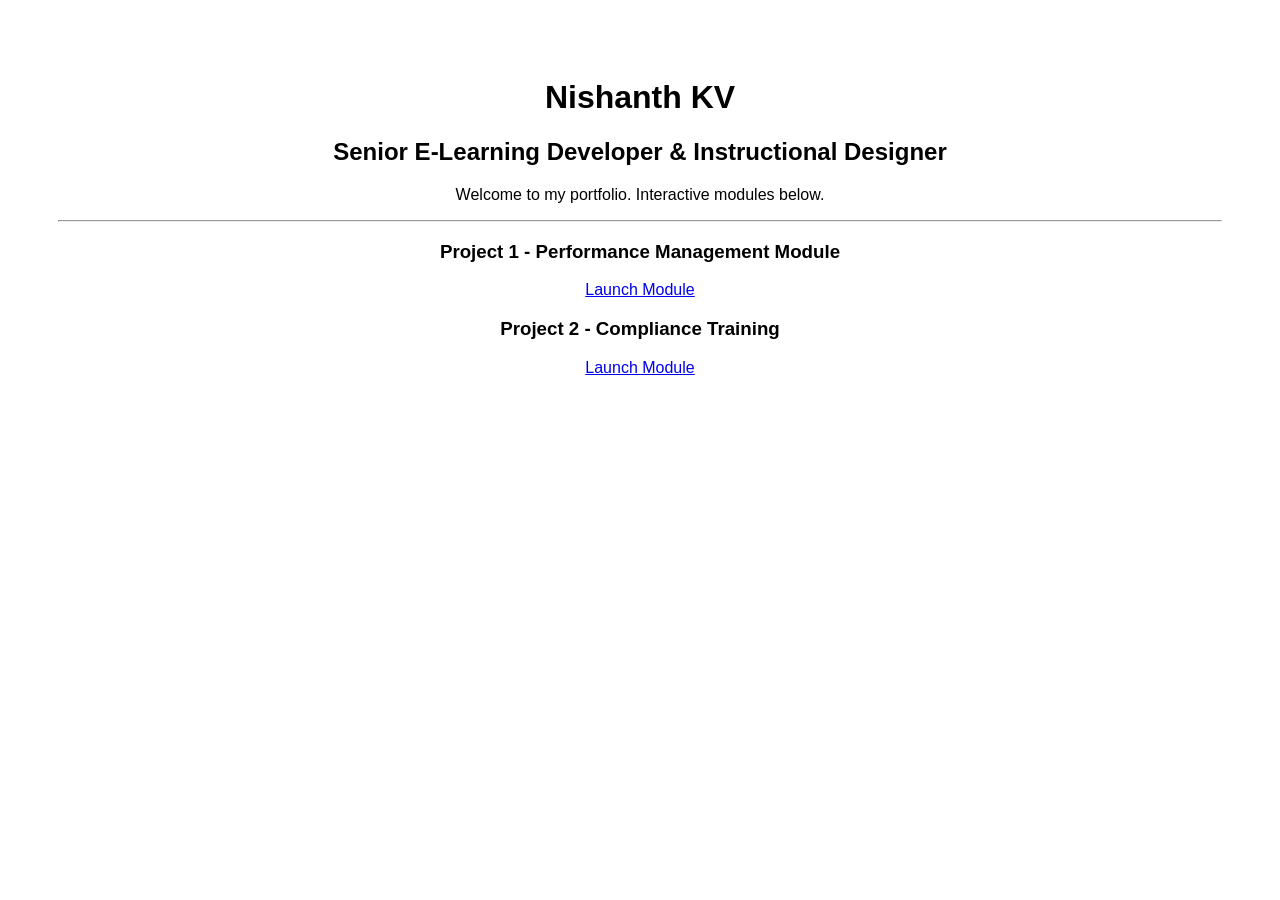
==== index.html @ 7d32d58b "Create index.html" ====
<!DOCTYPE html>
<html>
<head>
    <title>Nishanth KV | Instructional Designer</title>
</head>
<body style="font-family: Arial; text-align: center; padding: 50px;">

<h1>Nishanth KV</h1>
<h2>Senior E-Learning Developer & Instructional Designer</h2>

<p>Welcome to my portfolio. Interactive modules below.</p>

<hr>

<h3>Project 1 - Performance Management Module</h3>
<p><a href="#">Launch Module</a></p>

<h3>Project 2 - Compliance Training</h3>
<p><a href="#">Launch Module</a></p>

</body>
</html>
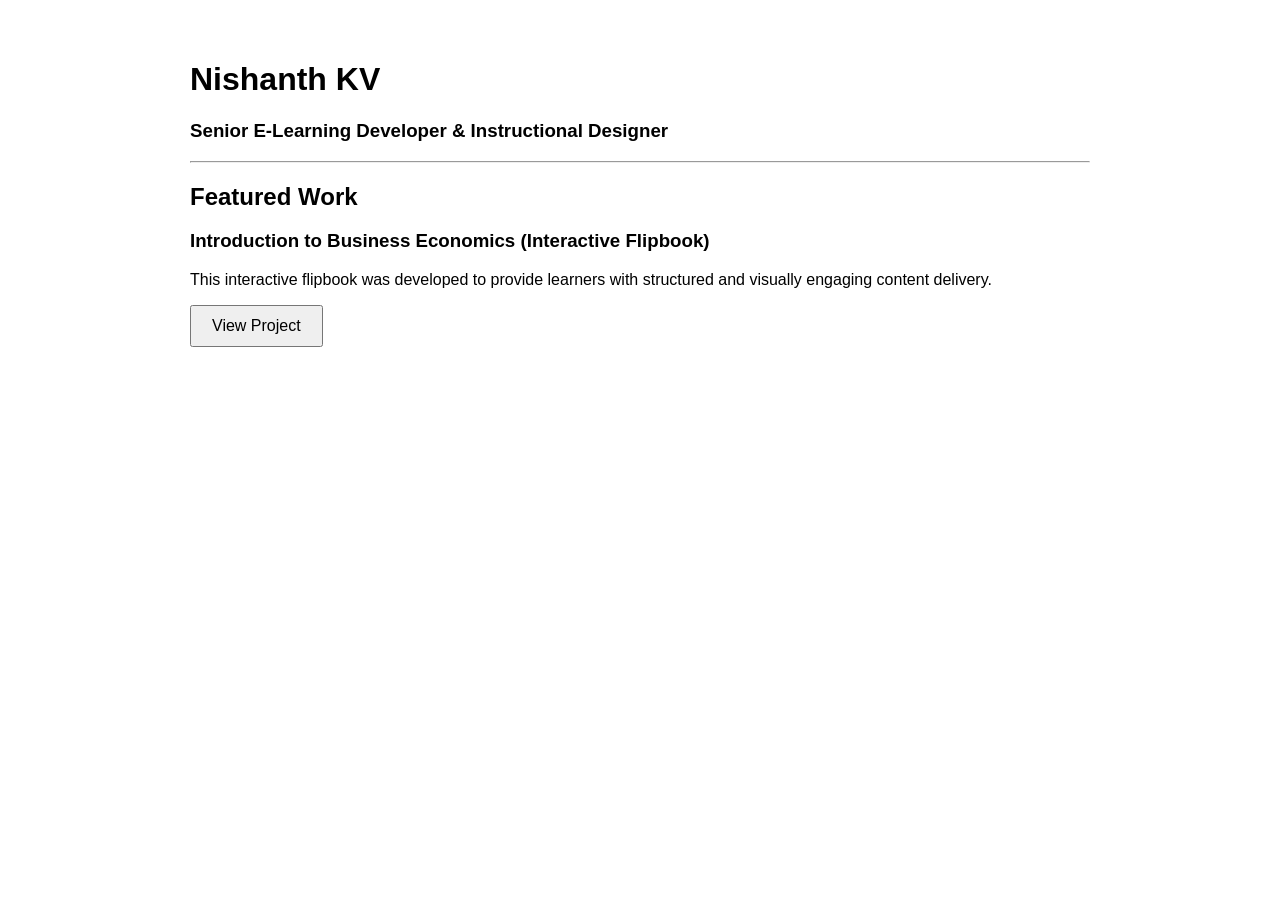
==== commit 77407065: "Create index.html" ====
--- a/index.html
+++ b/index.html
@@ -3,20 +3,22 @@
 <head>
     <title>Nishanth KV | Instructional Designer</title>
 </head>
-<body style="font-family: Arial; text-align: center; padding: 50px;">
+<body style="font-family: Arial; padding: 40px; max-width: 900px; margin: auto;">
 
 <h1>Nishanth KV</h1>
-<h2>Senior E-Learning Developer & Instructional Designer</h2>
-
-<p>Welcome to my portfolio. Interactive modules below.</p>
+<h3>Senior E-Learning Developer & Instructional Designer</h3>
 
 <hr>
 
-<h3>Project 1 - Performance Management Module</h3>
-<p><a href="#">Launch Module</a></p>
+<h2>Featured Work</h2>
 
-<h3>Project 2 - Compliance Training</h3>
-<p><a href="#">Launch Module</a></p>
+<h3>Introduction to Business Economics (Interactive Flipbook)</h3>
+<p>This interactive flipbook was developed to provide learners with structured and visually engaging content delivery.</p>
+<p>
+<a href="Flipbook_AnimakerVideos.html" target="_blank">
+<button style="padding:10px 20px; font-size:16px;">View Project</button>
+</a>
+</p>
 
 </body>
 </html>
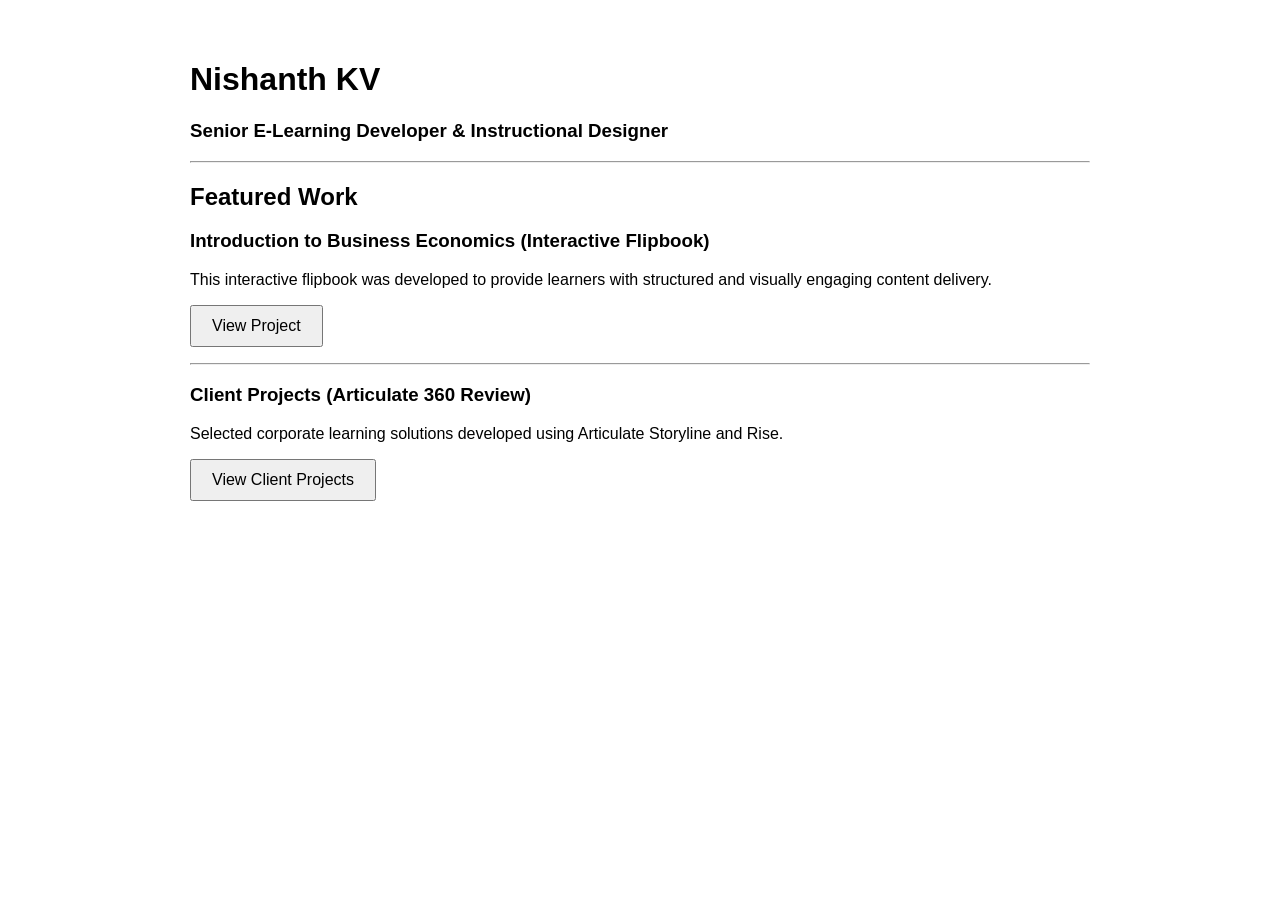
==== commit 0c854ec0: "Update index.html" ====
--- a/index.html
+++ b/index.html
@@ -20,5 +20,15 @@
 </a>
 </p>
 
+<hr>
+
+<h3>Client Projects (Articulate 360 Review)</h3>
+<p>Selected corporate learning solutions developed using Articulate Storyline and Rise.</p>
+<p>
+<a href="clients/" target="_blank">
+<button style="padding:10px 20px; font-size:16px;">View Client Projects</button>
+</a>
+</p>
+
 </body>
 </html>
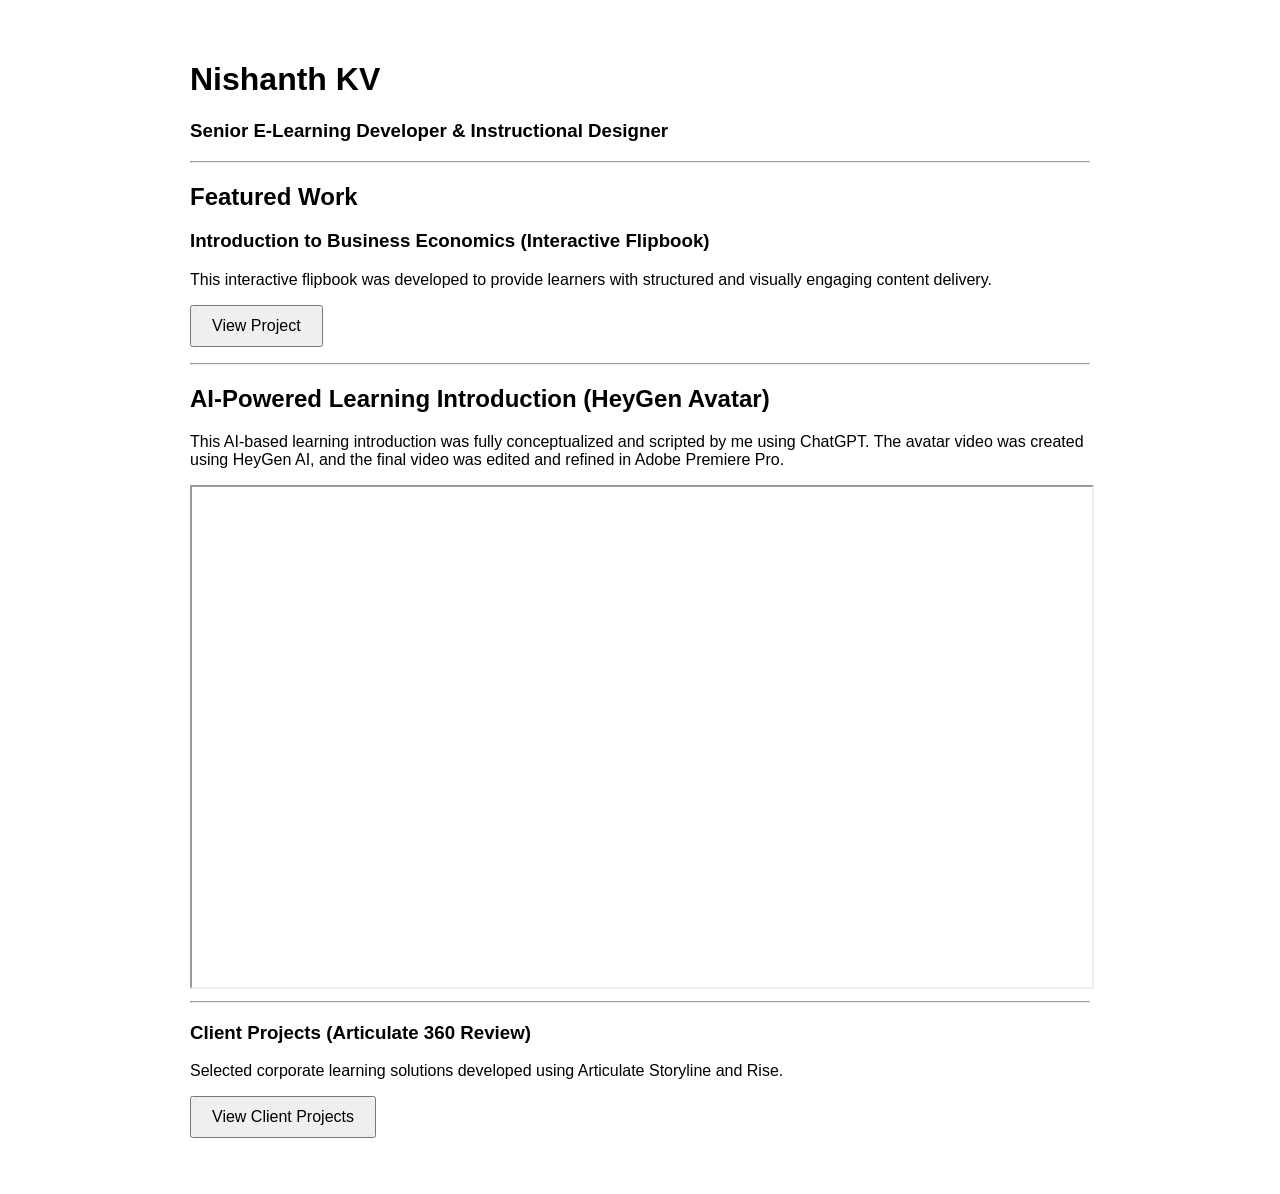
==== commit 8f1348fc: "Update index.html" ====
--- a/index.html
+++ b/index.html
@@ -21,6 +21,21 @@
 </p>
 
 <hr>
+    <h2>AI-Powered Learning Introduction (HeyGen Avatar)</h2>
+
+<p>
+This AI-based learning introduction was fully conceptualized and scripted by me using ChatGPT.  
+The avatar video was created using HeyGen AI, and the final video was edited and refined in Adobe Premiere Pro.
+</p>
+
+<iframe 
+    src="https://drive.google.com/file/d/1EnBXJIhLk3XzHM3PKJEnW7cU-iz-Pl9U/preview" 
+    width="100%" 
+    height="500" 
+    allow="autoplay">
+</iframe>
+
+<hr>
 
 <h3>Client Projects (Articulate 360 Review)</h3>
 <p>Selected corporate learning solutions developed using Articulate Storyline and Rise.</p>
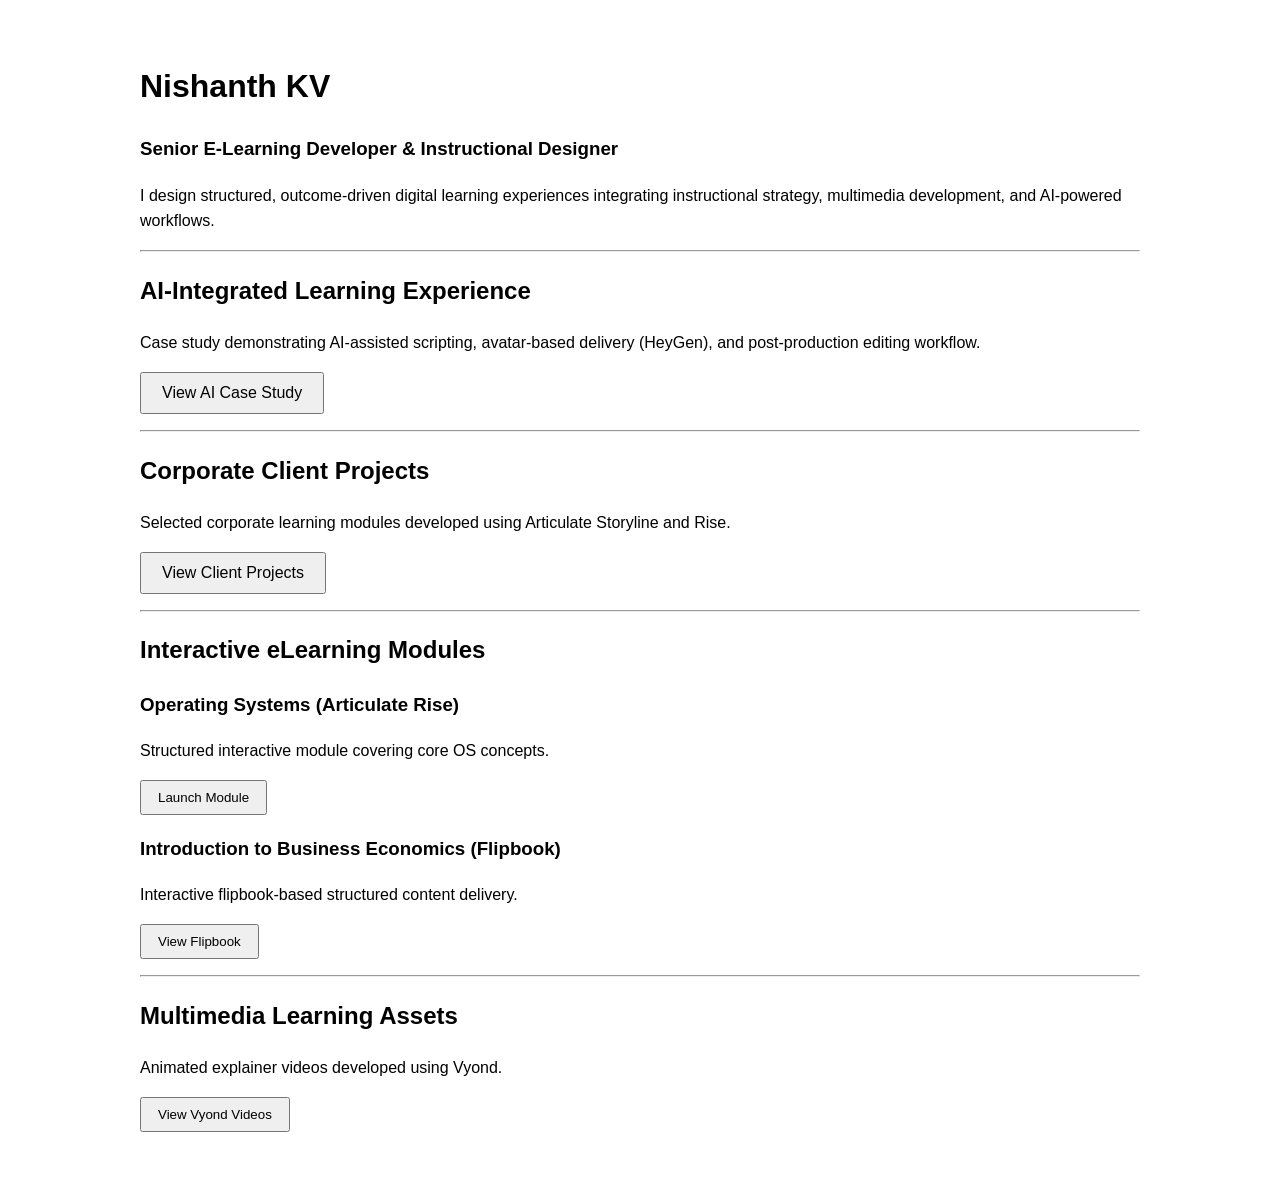
==== commit 8b5b40bc: "Update index.html" ====
--- a/index.html
+++ b/index.html
@@ -3,47 +3,74 @@
 <head>
     <title>Nishanth KV | Instructional Designer</title>
 </head>
-<body style="font-family: Arial; padding: 40px; max-width: 900px; margin: auto;">
+<body style="font-family: Arial; padding: 40px; max-width: 1000px; margin: auto; line-height: 1.6;">
 
 <h1>Nishanth KV</h1>
 <h3>Senior E-Learning Developer & Instructional Designer</h3>
 
+<p>
+I design structured, outcome-driven digital learning experiences integrating instructional strategy, multimedia development, and AI-powered workflows.
+</p>
+
 <hr>
 
-<h2>Featured Work</h2>
+<h2>AI-Integrated Learning Experience</h2>
+<p>
+Case study demonstrating AI-assisted scripting, avatar-based delivery (HeyGen), and post-production editing workflow.
+</p>
 
-<h3>Introduction to Business Economics (Interactive Flipbook)</h3>
-<p>This interactive flipbook was developed to provide learners with structured and visually engaging content delivery.</p>
 <p>
-<a href="Flipbook_AnimakerVideos.html" target="_blank">
-<button style="padding:10px 20px; font-size:16px;">View Project</button>
+<a href="ai-learning-case-study/" target="_blank">
+<button style="padding:10px 20px; font-size:16px;">View AI Case Study</button>
 </a>
 </p>
 
 <hr>
-    <h2>AI-Powered Learning Introduction (HeyGen Avatar)</h2>
 
+<h2>Corporate Client Projects</h2>
 <p>
-This AI-based learning introduction was fully conceptualized and scripted by me using ChatGPT.  
-The avatar video was created using HeyGen AI, and the final video was edited and refined in Adobe Premiere Pro.
+Selected corporate learning modules developed using Articulate Storyline and Rise.
 </p>
 
-<iframe 
-    src="https://drive.google.com/file/d/1EnBXJIhLk3XzHM3PKJEnW7cU-iz-Pl9U/preview" 
-    width="100%" 
-    height="500" 
-    allow="autoplay">
-</iframe>
-
-<hr>
-
-<h3>Client Projects (Articulate 360 Review)</h3>
-<p>Selected corporate learning solutions developed using Articulate Storyline and Rise.</p>
 <p>
 <a href="clients/" target="_blank">
 <button style="padding:10px 20px; font-size:16px;">View Client Projects</button>
 </a>
 </p>
 
+<hr>
+
+<h2>Interactive eLearning Modules</h2>
+
+<h3>Operating Systems (Articulate Rise)</h3>
+<p>Structured interactive module covering core OS concepts.</p>
+
+<p>
+<a href="rise/operating-systems.html" target="_blank">
+<button style="padding:8px 16px;">Launch Module</button>
+</a>
+</p>
+
+<h3>Introduction to Business Economics (Flipbook)</h3>
+<p>Interactive flipbook-based structured content delivery.</p>
+
+<p>
+<a href="Flipbook_AnimakerVideos.html" target="_blank">
+<button style="padding:8px 16px;">View Flipbook</button>
+</a>
+</p>
+
+<hr>
+
+<h2>Multimedia Learning Assets</h2>
+
+<p>Animated explainer videos developed using Vyond.</p>
+
+<p>
+<a href="vyond/" target="_blank">
+<button style="padding:8px 16px;">View Vyond Videos</button>
+</a>
+</p>
+
 </body>
 </html>
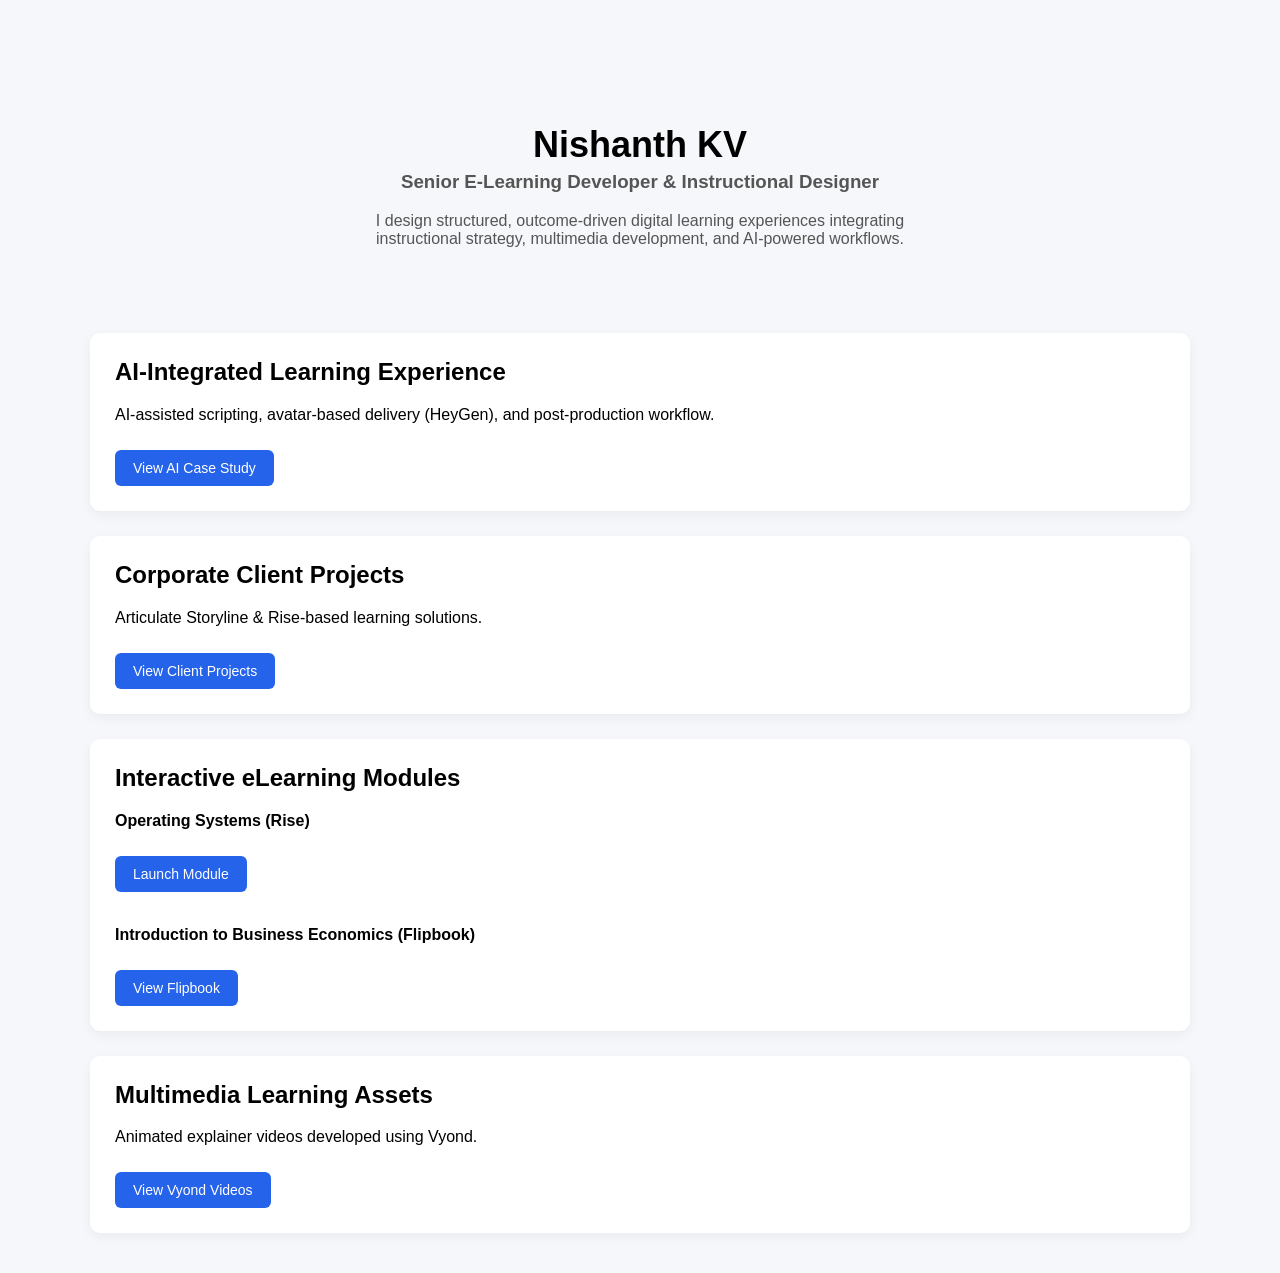
==== commit e6c5eb79: "Update index.html" ====
--- a/index.html
+++ b/index.html
@@ -2,75 +2,114 @@
 <html>
 <head>
     <title>Nishanth KV | Instructional Designer</title>
+    <style>
+        body {
+            font-family: 'Segoe UI', Arial, sans-serif;
+            background-color: #f5f7fa;
+            margin: 0;
+            padding: 0;
+        }
+
+        .container {
+            max-width: 1100px;
+            margin: auto;
+            padding: 40px 20px;
+        }
+
+        h1 {
+            font-size: 36px;
+            margin-bottom: 5px;
+        }
+
+        h3 {
+            color: #555;
+            margin-top: 0;
+        }
+
+        .section {
+            background: white;
+            padding: 25px;
+            margin-top: 25px;
+            border-radius: 10px;
+            box-shadow: 0 4px 12px rgba(0,0,0,0.05);
+        }
+
+        .section h2 {
+            margin-top: 0;
+        }
+
+        .button {
+            display: inline-block;
+            margin-top: 10px;
+            padding: 10px 18px;
+            background-color: #2563eb;
+            color: white;
+            text-decoration: none;
+            border-radius: 6px;
+            font-size: 14px;
+            transition: 0.3s;
+        }
+
+        .button:hover {
+            background-color: #1d4ed8;
+        }
+
+        .hero {
+            text-align: center;
+            padding: 60px 20px;
+        }
+
+        .hero p {
+            max-width: 600px;
+            margin: auto;
+            color: #555;
+        }
+    </style>
 </head>
-<body style="font-family: Arial; padding: 40px; max-width: 1000px; margin: auto; line-height: 1.6;">
 
-<h1>Nishanth KV</h1>
-<h3>Senior E-Learning Developer & Instructional Designer</h3>
+<body>
 
-<p>
-I design structured, outcome-driven digital learning experiences integrating instructional strategy, multimedia development, and AI-powered workflows.
-</p>
+<div class="container">
 
-<hr>
+    <div class="hero">
+        <h1>Nishanth KV</h1>
+        <h3>Senior E-Learning Developer & Instructional Designer</h3>
+        <p>
+            I design structured, outcome-driven digital learning experiences integrating instructional strategy,
+            multimedia development, and AI-powered workflows.
+        </p>
+    </div>
 
-<h2>AI-Integrated Learning Experience</h2>
-<p>
-Case study demonstrating AI-assisted scripting, avatar-based delivery (HeyGen), and post-production editing workflow.
-</p>
+    <div class="section">
+        <h2>AI-Integrated Learning Experience</h2>
+        <p>AI-assisted scripting, avatar-based delivery (HeyGen), and post-production workflow.</p>
+        <a href="ai-learning-case-study/" target="_blank" class="button">View AI Case Study</a>
+    </div>
 
-<p>
-<a href="ai-learning-case-study/" target="_blank">
-<button style="padding:10px 20px; font-size:16px;">View AI Case Study</button>
-</a>
-</p>
+    <div class="section">
+        <h2>Corporate Client Projects</h2>
+        <p>Articulate Storyline & Rise-based learning solutions.</p>
+        <a href="clients/" target="_blank" class="button">View Client Projects</a>
+    </div>
 
-<hr>
+    <div class="section">
+        <h2>Interactive eLearning Modules</h2>
+        <p><strong>Operating Systems (Rise)</strong></p>
+        <a href="rise/operating-systems.html" target="_blank" class="button">Launch Module</a>
 
-<h2>Corporate Client Projects</h2>
-<p>
-Selected corporate learning modules developed using Articulate Storyline and Rise.
-</p>
+        <br><br>
 
-<p>
-<a href="clients/" target="_blank">
-<button style="padding:10px 20px; font-size:16px;">View Client Projects</button>
-</a>
-</p>
+        <p><strong>Introduction to Business Economics (Flipbook)</strong></p>
+        <a href="Flipbook_AnimakerVideos.html" target="_blank" class="button">View Flipbook</a>
+    </div>
 
-<hr>
+    <div class="section">
+        <h2>Multimedia Learning Assets</h2>
+        <p>Animated explainer videos developed using Vyond.</p>
+        <a href="vyond/" target="_blank" class="button">View Vyond Videos</a>
+    </div>
 
-<h2>Interactive eLearning Modules</h2>
-
-<h3>Operating Systems (Articulate Rise)</h3>
-<p>Structured interactive module covering core OS concepts.</p>
-
-<p>
-<a href="rise/operating-systems.html" target="_blank">
-<button style="padding:8px 16px;">Launch Module</button>
-</a>
-</p>
-
-<h3>Introduction to Business Economics (Flipbook)</h3>
-<p>Interactive flipbook-based structured content delivery.</p>
-
-<p>
-<a href="Flipbook_AnimakerVideos.html" target="_blank">
-<button style="padding:8px 16px;">View Flipbook</button>
-</a>
-</p>
-
-<hr>
-
-<h2>Multimedia Learning Assets</h2>
-
-<p>Animated explainer videos developed using Vyond.</p>
-
-<p>
-<a href="vyond/" target="_blank">
-<button style="padding:8px 16px;">View Vyond Videos</button>
-</a>
-</p>
+</div>
 
 </body>
 </html>
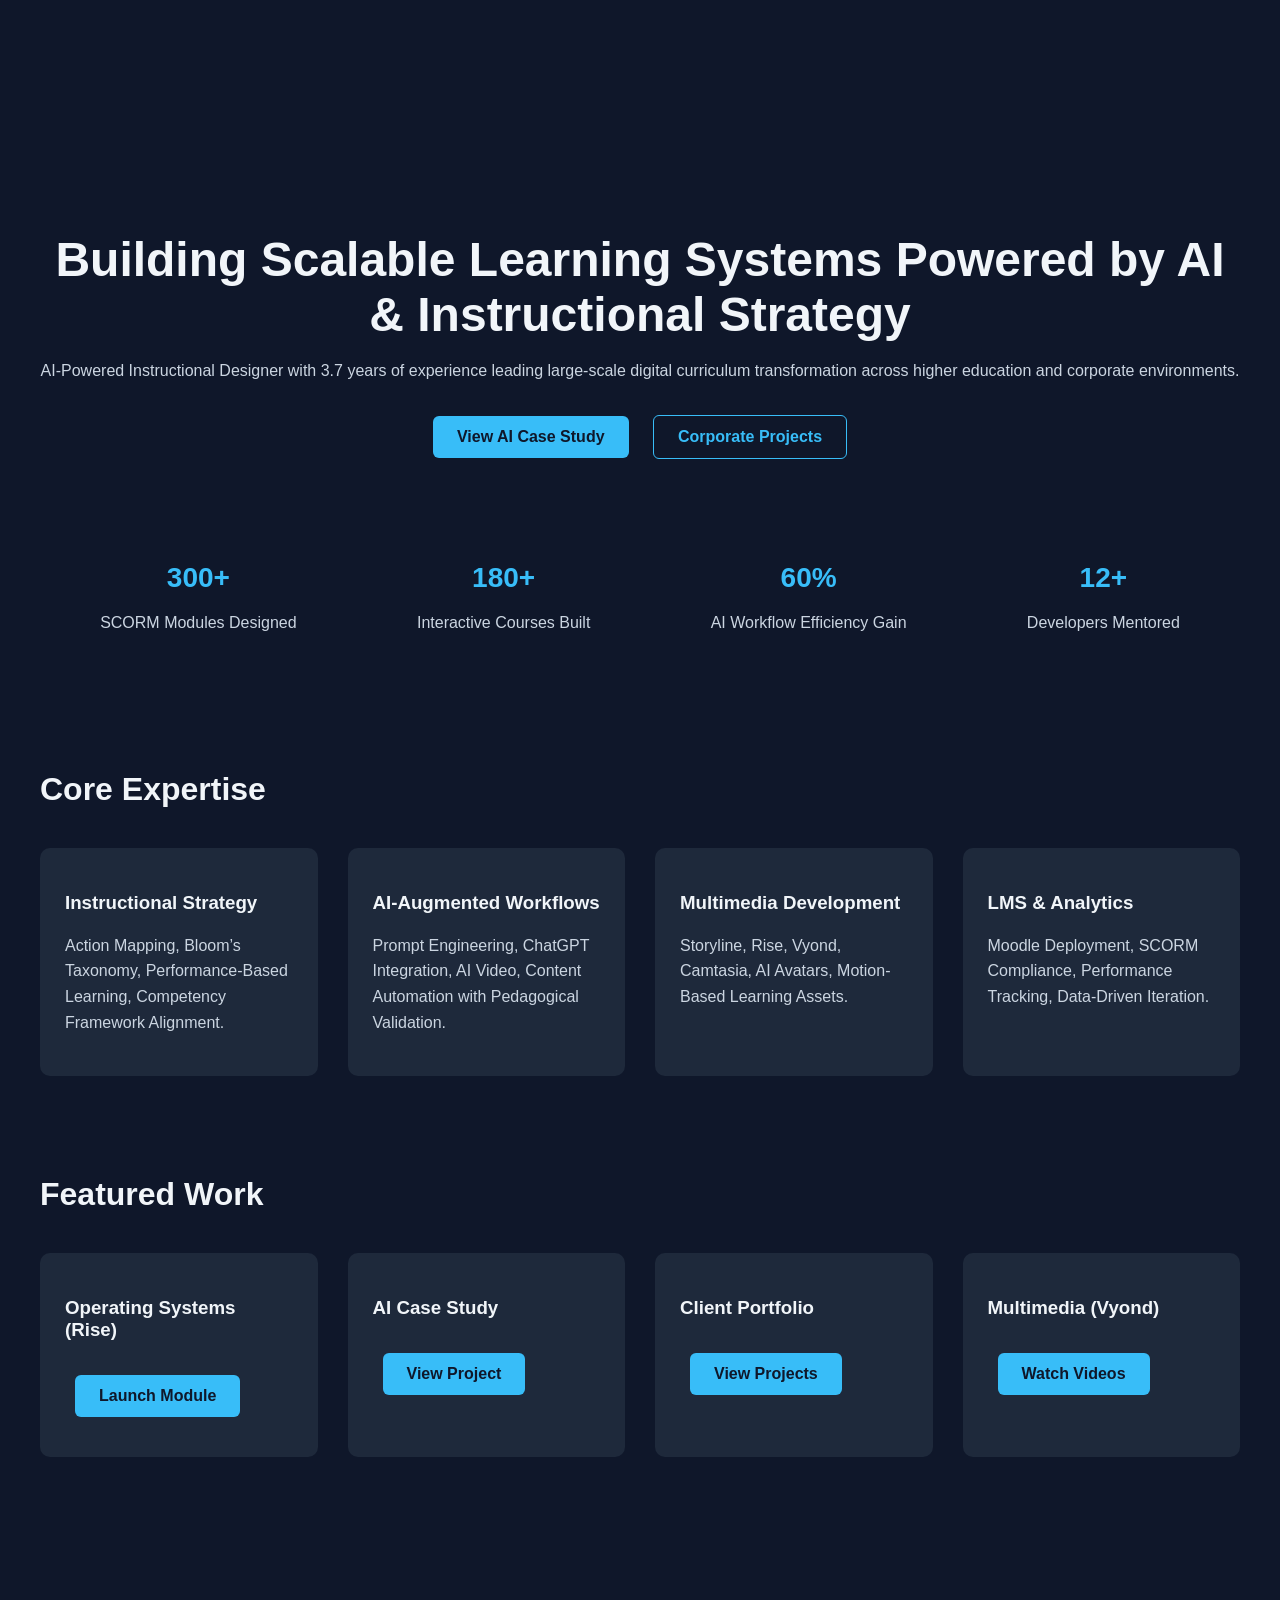
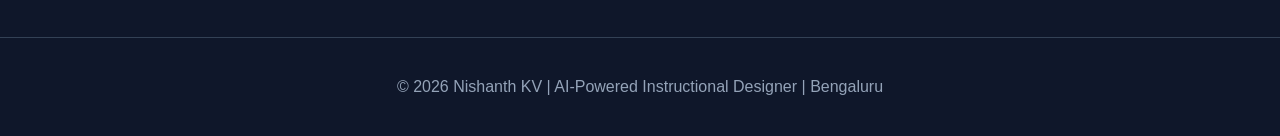
==== commit 9f4e8900: "Update index.html" ====
--- a/index.html
+++ b/index.html
@@ -1,69 +1,131 @@
 <!DOCTYPE html>
 <html>
 <head>
-    <title>Nishanth KV | Instructional Designer</title>
+    <title>Nishanth KV | AI-Powered Instructional Designer</title>
+    <meta name="viewport" content="width=device-width, initial-scale=1.0">
+
     <style>
+        html { scroll-behavior: smooth; }
+
         body {
-            font-family: 'Segoe UI', Arial, sans-serif;
-            background-color: #f5f7fa;
             margin: 0;
-            padding: 0;
+            font-family: 'Segoe UI', sans-serif;
+            background: #0f172a;
+            color: #f1f5f9;
         }
 
         .container {
-            max-width: 1100px;
+            max-width: 1200px;
             margin: auto;
-            padding: 40px 20px;
+            padding: 80px 20px;
         }
 
         h1 {
-            font-size: 36px;
+            font-size: 48px;
+            margin-bottom: 10px;
+        }
+
+        h2 {
+            font-size: 32px;
+            margin-bottom: 20px;
+        }
+
+        p {
+            color: #cbd5e1;
+            line-height: 1.6;
+        }
+
+        .hero {
+            text-align: center;
+            padding-top: 120px;
+        }
+
+        .hero h1 {
+            font-weight: 700;
+        }
+
+        .metrics {
+            display: flex;
+            justify-content: space-around;
+            flex-wrap: wrap;
+            margin-top: 40px;
+        }
+
+        .metric {
+            margin: 20px;
+            text-align: center;
+        }
+
+        .metric h3 {
+            font-size: 28px;
             margin-bottom: 5px;
-        }
-
-        h3 {
-            color: #555;
-            margin-top: 0;
-        }
-
-        .section {
-            background: white;
-            padding: 25px;
-            margin-top: 25px;
-            border-radius: 10px;
-            box-shadow: 0 4px 12px rgba(0,0,0,0.05);
-        }
-
-        .section h2 {
-            margin-top: 0;
+            color: #38bdf8;
         }
 
         .button {
             display: inline-block;
-            margin-top: 10px;
-            padding: 10px 18px;
-            background-color: #2563eb;
-            color: white;
+            margin: 15px 10px;
+            padding: 12px 24px;
+            border-radius: 6px;
             text-decoration: none;
-            border-radius: 6px;
-            font-size: 14px;
-            transition: 0.3s;
-        }
-
-        .button:hover {
-            background-color: #1d4ed8;
-        }
-
-        .hero {
+            font-weight: 600;
+            transition: 0.3s ease;
+        }
+
+        .primary {
+            background: #38bdf8;
+            color: #0f172a;
+        }
+
+        .primary:hover {
+            background: #0ea5e9;
+        }
+
+        .secondary {
+            border: 1px solid #38bdf8;
+            color: #38bdf8;
+        }
+
+        .secondary:hover {
+            background: #38bdf8;
+            color: #0f172a;
+        }
+
+        .section {
+            margin-top: 100px;
+        }
+
+        .grid {
+            display: grid;
+            grid-template-columns: repeat(auto-fit, minmax(250px, 1fr));
+            gap: 30px;
+            margin-top: 40px;
+        }
+
+        .card {
+            background: #1e293b;
+            padding: 25px;
+            border-radius: 10px;
+            transition: 0.3s ease;
+        }
+
+        .card:hover {
+            transform: translateY(-8px);
+            background: #334155;
+        }
+
+        footer {
             text-align: center;
-            padding: 60px 20px;
-        }
-
-        .hero p {
-            max-width: 600px;
-            margin: auto;
-            color: #555;
-        }
+            padding: 40px;
+            margin-top: 100px;
+            border-top: 1px solid #334155;
+            color: #94a3b8;
+        }
+
+        a {
+            color: inherit;
+        }
+
     </style>
 </head>
 
@@ -71,45 +133,87 @@
 
 <div class="container">
 
+    <!-- HERO -->
     <div class="hero">
-        <h1>Nishanth KV</h1>
-        <h3>Senior E-Learning Developer & Instructional Designer</h3>
+        <h1>Building Scalable Learning Systems Powered by AI & Instructional Strategy</h1>
         <p>
-            I design structured, outcome-driven digital learning experiences integrating instructional strategy,
-            multimedia development, and AI-powered workflows.
+            AI-Powered Instructional Designer with 3.7 years of experience leading large-scale digital curriculum transformation across higher education and corporate environments.
         </p>
+
+        <a href="ai-learning-case-study/" class="button primary">View AI Case Study</a>
+        <a href="clients/" class="button secondary">Corporate Projects</a>
+
+        <div class="metrics">
+            <div class="metric">
+                <h3>300+</h3>
+                <p>SCORM Modules Designed</p>
+            </div>
+            <div class="metric">
+                <h3>180+</h3>
+                <p>Interactive Courses Built</p>
+            </div>
+            <div class="metric">
+                <h3>60%</h3>
+                <p>AI Workflow Efficiency Gain</p>
+            </div>
+            <div class="metric">
+                <h3>12+</h3>
+                <p>Developers Mentored</p>
+            </div>
+        </div>
     </div>
 
+    <!-- EXPERTISE -->
     <div class="section">
-        <h2>AI-Integrated Learning Experience</h2>
-        <p>AI-assisted scripting, avatar-based delivery (HeyGen), and post-production workflow.</p>
-        <a href="ai-learning-case-study/" target="_blank" class="button">View AI Case Study</a>
+        <h2>Core Expertise</h2>
+        <div class="grid">
+            <div class="card">
+                <h3>Instructional Strategy</h3>
+                <p>Action Mapping, Bloom’s Taxonomy, Performance-Based Learning, Competency Framework Alignment.</p>
+            </div>
+            <div class="card">
+                <h3>AI-Augmented Workflows</h3>
+                <p>Prompt Engineering, ChatGPT Integration, AI Video, Content Automation with Pedagogical Validation.</p>
+            </div>
+            <div class="card">
+                <h3>Multimedia Development</h3>
+                <p>Storyline, Rise, Vyond, Camtasia, AI Avatars, Motion-Based Learning Assets.</p>
+            </div>
+            <div class="card">
+                <h3>LMS & Analytics</h3>
+                <p>Moodle Deployment, SCORM Compliance, Performance Tracking, Data-Driven Iteration.</p>
+            </div>
+        </div>
     </div>
 
+    <!-- FEATURED WORK -->
     <div class="section">
-        <h2>Corporate Client Projects</h2>
-        <p>Articulate Storyline & Rise-based learning solutions.</p>
-        <a href="clients/" target="_blank" class="button">View Client Projects</a>
+        <h2>Featured Work</h2>
+        <div class="grid">
+            <div class="card">
+                <h3>Operating Systems (Rise)</h3>
+                <a href="rise/operating-systems.html" class="button primary">Launch Module</a>
+            </div>
+            <div class="card">
+                <h3>AI Case Study</h3>
+                <a href="ai-learning-case-study/" class="button primary">View Project</a>
+            </div>
+            <div class="card">
+                <h3>Client Portfolio</h3>
+                <a href="clients/" class="button primary">View Projects</a>
+            </div>
+            <div class="card">
+                <h3>Multimedia (Vyond)</h3>
+                <a href="vyond/" class="button primary">Watch Videos</a>
+            </div>
+        </div>
     </div>
 
-    <div class="section">
-        <h2>Interactive eLearning Modules</h2>
-        <p><strong>Operating Systems (Rise)</strong></p>
-        <a href="rise/operating-systems.html" target="_blank" class="button">Launch Module</a>
-
-        <br><br>
-
-        <p><strong>Introduction to Business Economics (Flipbook)</strong></p>
-        <a href="Flipbook_AnimakerVideos.html" target="_blank" class="button">View Flipbook</a>
-    </div>
-
-    <div class="section">
-        <h2>Multimedia Learning Assets</h2>
-        <p>Animated explainer videos developed using Vyond.</p>
-        <a href="vyond/" target="_blank" class="button">View Vyond Videos</a>
-    </div>
-
 </div>
+
+<footer>
+    © 2026 Nishanth KV | AI-Powered Instructional Designer | Bengaluru
+</footer>
 
 </body>
 </html>
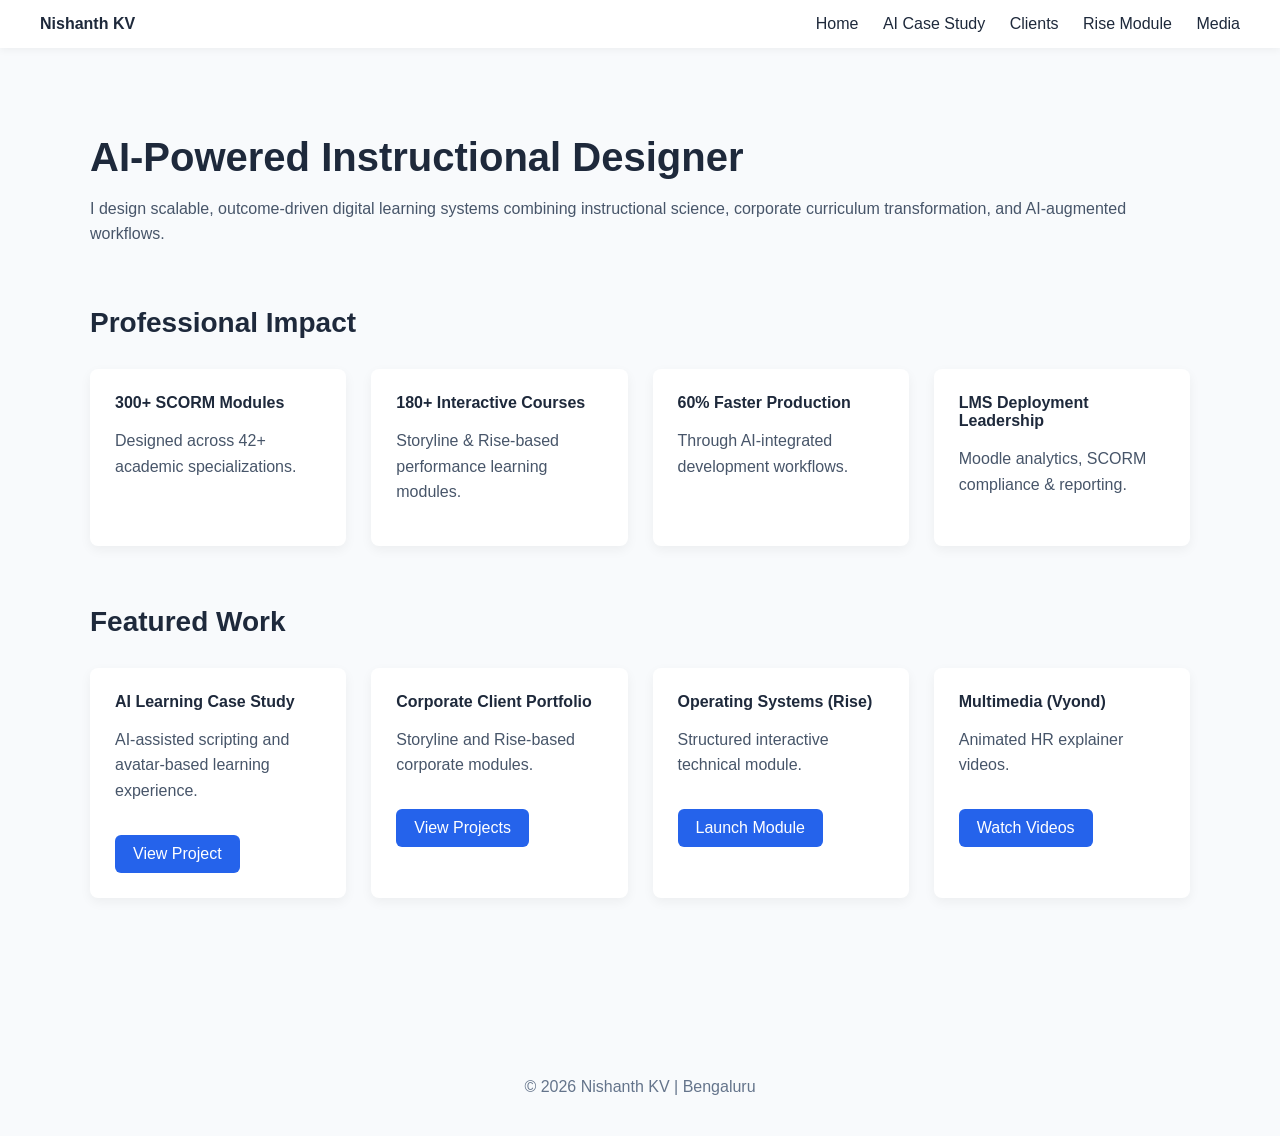
==== commit acd55d38: "Update index.html" ====
--- a/index.html
+++ b/index.html
@@ -1,218 +1,164 @@
 <!DOCTYPE html>
 <html>
 <head>
-    <title>Nishanth KV | AI-Powered Instructional Designer</title>
+    <title>Nishanth KV | Instructional Designer</title>
     <meta name="viewport" content="width=device-width, initial-scale=1.0">
 
     <style>
-        html { scroll-behavior: smooth; }
-
         body {
             margin: 0;
             font-family: 'Segoe UI', sans-serif;
-            background: #0f172a;
-            color: #f1f5f9;
+            background: #f8fafc;
+            color: #1e293b;
+        }
+
+        .navbar {
+            background: white;
+            padding: 15px 40px;
+            box-shadow: 0 2px 8px rgba(0,0,0,0.05);
+            display: flex;
+            justify-content: space-between;
+            align-items: center;
+        }
+
+        .navbar a {
+            text-decoration: none;
+            color: #1e293b;
+            margin-left: 20px;
+            font-weight: 500;
         }
 
         .container {
-            max-width: 1200px;
+            max-width: 1100px;
             margin: auto;
-            padding: 80px 20px;
+            padding: 60px 20px;
         }
 
         h1 {
-            font-size: 48px;
+            font-size: 40px;
             margin-bottom: 10px;
         }
 
         h2 {
-            font-size: 32px;
-            margin-bottom: 20px;
+            margin-top: 60px;
+            font-size: 28px;
         }
 
         p {
-            color: #cbd5e1;
             line-height: 1.6;
-        }
-
-        .hero {
-            text-align: center;
-            padding-top: 120px;
-        }
-
-        .hero h1 {
-            font-weight: 700;
-        }
-
-        .metrics {
-            display: flex;
-            justify-content: space-around;
-            flex-wrap: wrap;
-            margin-top: 40px;
-        }
-
-        .metric {
-            margin: 20px;
-            text-align: center;
-        }
-
-        .metric h3 {
-            font-size: 28px;
-            margin-bottom: 5px;
-            color: #38bdf8;
+            color: #475569;
         }
 
         .button {
             display: inline-block;
-            margin: 15px 10px;
-            padding: 12px 24px;
+            margin-top: 15px;
+            padding: 10px 18px;
+            background: #2563eb;
+            color: white;
+            text-decoration: none;
             border-radius: 6px;
-            text-decoration: none;
-            font-weight: 600;
-            transition: 0.3s ease;
+            transition: 0.3s;
         }
 
-        .primary {
-            background: #38bdf8;
-            color: #0f172a;
-        }
-
-        .primary:hover {
-            background: #0ea5e9;
-        }
-
-        .secondary {
-            border: 1px solid #38bdf8;
-            color: #38bdf8;
-        }
-
-        .secondary:hover {
-            background: #38bdf8;
-            color: #0f172a;
-        }
-
-        .section {
-            margin-top: 100px;
+        .button:hover {
+            background: #1d4ed8;
         }
 
         .grid {
             display: grid;
             grid-template-columns: repeat(auto-fit, minmax(250px, 1fr));
-            gap: 30px;
-            margin-top: 40px;
+            gap: 25px;
+            margin-top: 30px;
         }
 
         .card {
-            background: #1e293b;
+            background: white;
             padding: 25px;
-            border-radius: 10px;
-            transition: 0.3s ease;
-        }
-
-        .card:hover {
-            transform: translateY(-8px);
-            background: #334155;
+            border-radius: 8px;
+            box-shadow: 0 4px 12px rgba(0,0,0,0.05);
         }
 
         footer {
             text-align: center;
             padding: 40px;
-            margin-top: 100px;
-            border-top: 1px solid #334155;
-            color: #94a3b8;
+            color: #64748b;
+            margin-top: 80px;
         }
-
-        a {
-            color: inherit;
-        }
-
     </style>
 </head>
 
 <body>
 
+<div class="navbar">
+    <div><strong>Nishanth KV</strong></div>
+    <div>
+        <a href="index.html">Home</a>
+        <a href="ai-learning-case-study/">AI Case Study</a>
+        <a href="clients/">Clients</a>
+        <a href="rise/operating-systems.html">Rise Module</a>
+        <a href="vyond/">Media</a>
+    </div>
+</div>
+
 <div class="container">
 
-    <!-- HERO -->
-    <div class="hero">
-        <h1>Building Scalable Learning Systems Powered by AI & Instructional Strategy</h1>
-        <p>
-            AI-Powered Instructional Designer with 3.7 years of experience leading large-scale digital curriculum transformation across higher education and corporate environments.
-        </p>
+    <h1>AI-Powered Instructional Designer</h1>
+    <p>
+        I design scalable, outcome-driven digital learning systems combining instructional science, 
+        corporate curriculum transformation, and AI-augmented workflows.
+    </p>
 
-        <a href="ai-learning-case-study/" class="button primary">View AI Case Study</a>
-        <a href="clients/" class="button secondary">Corporate Projects</a>
-
-        <div class="metrics">
-            <div class="metric">
-                <h3>300+</h3>
-                <p>SCORM Modules Designed</p>
-            </div>
-            <div class="metric">
-                <h3>180+</h3>
-                <p>Interactive Courses Built</p>
-            </div>
-            <div class="metric">
-                <h3>60%</h3>
-                <p>AI Workflow Efficiency Gain</p>
-            </div>
-            <div class="metric">
-                <h3>12+</h3>
-                <p>Developers Mentored</p>
-            </div>
+    <h2>Professional Impact</h2>
+    <div class="grid">
+        <div class="card">
+            <strong>300+ SCORM Modules</strong>
+            <p>Designed across 42+ academic specializations.</p>
+        </div>
+        <div class="card">
+            <strong>180+ Interactive Courses</strong>
+            <p>Storyline & Rise-based performance learning modules.</p>
+        </div>
+        <div class="card">
+            <strong>60% Faster Production</strong>
+            <p>Through AI-integrated development workflows.</p>
+        </div>
+        <div class="card">
+            <strong>LMS Deployment Leadership</strong>
+            <p>Moodle analytics, SCORM compliance & reporting.</p>
         </div>
     </div>
 
-    <!-- EXPERTISE -->
-    <div class="section">
-        <h2>Core Expertise</h2>
-        <div class="grid">
-            <div class="card">
-                <h3>Instructional Strategy</h3>
-                <p>Action Mapping, Bloom’s Taxonomy, Performance-Based Learning, Competency Framework Alignment.</p>
-            </div>
-            <div class="card">
-                <h3>AI-Augmented Workflows</h3>
-                <p>Prompt Engineering, ChatGPT Integration, AI Video, Content Automation with Pedagogical Validation.</p>
-            </div>
-            <div class="card">
-                <h3>Multimedia Development</h3>
-                <p>Storyline, Rise, Vyond, Camtasia, AI Avatars, Motion-Based Learning Assets.</p>
-            </div>
-            <div class="card">
-                <h3>LMS & Analytics</h3>
-                <p>Moodle Deployment, SCORM Compliance, Performance Tracking, Data-Driven Iteration.</p>
-            </div>
+    <h2>Featured Work</h2>
+    <div class="grid">
+        <div class="card">
+            <strong>AI Learning Case Study</strong>
+            <p>AI-assisted scripting and avatar-based learning experience.</p>
+            <a href="ai-learning-case-study/" class="button">View Project</a>
         </div>
-    </div>
 
-    <!-- FEATURED WORK -->
-    <div class="section">
-        <h2>Featured Work</h2>
-        <div class="grid">
-            <div class="card">
-                <h3>Operating Systems (Rise)</h3>
-                <a href="rise/operating-systems.html" class="button primary">Launch Module</a>
-            </div>
-            <div class="card">
-                <h3>AI Case Study</h3>
-                <a href="ai-learning-case-study/" class="button primary">View Project</a>
-            </div>
-            <div class="card">
-                <h3>Client Portfolio</h3>
-                <a href="clients/" class="button primary">View Projects</a>
-            </div>
-            <div class="card">
-                <h3>Multimedia (Vyond)</h3>
-                <a href="vyond/" class="button primary">Watch Videos</a>
-            </div>
+        <div class="card">
+            <strong>Corporate Client Portfolio</strong>
+            <p>Storyline and Rise-based corporate modules.</p>
+            <a href="clients/" class="button">View Projects</a>
+        </div>
+
+        <div class="card">
+            <strong>Operating Systems (Rise)</strong>
+            <p>Structured interactive technical module.</p>
+            <a href="rise/operating-systems.html" class="button">Launch Module</a>
+        </div>
+
+        <div class="card">
+            <strong>Multimedia (Vyond)</strong>
+            <p>Animated HR explainer videos.</p>
+            <a href="vyond/" class="button">Watch Videos</a>
         </div>
     </div>
 
 </div>
 
 <footer>
-    © 2026 Nishanth KV | AI-Powered Instructional Designer | Bengaluru
+    © 2026 Nishanth KV | Bengaluru
 </footer>
 
 </body>
